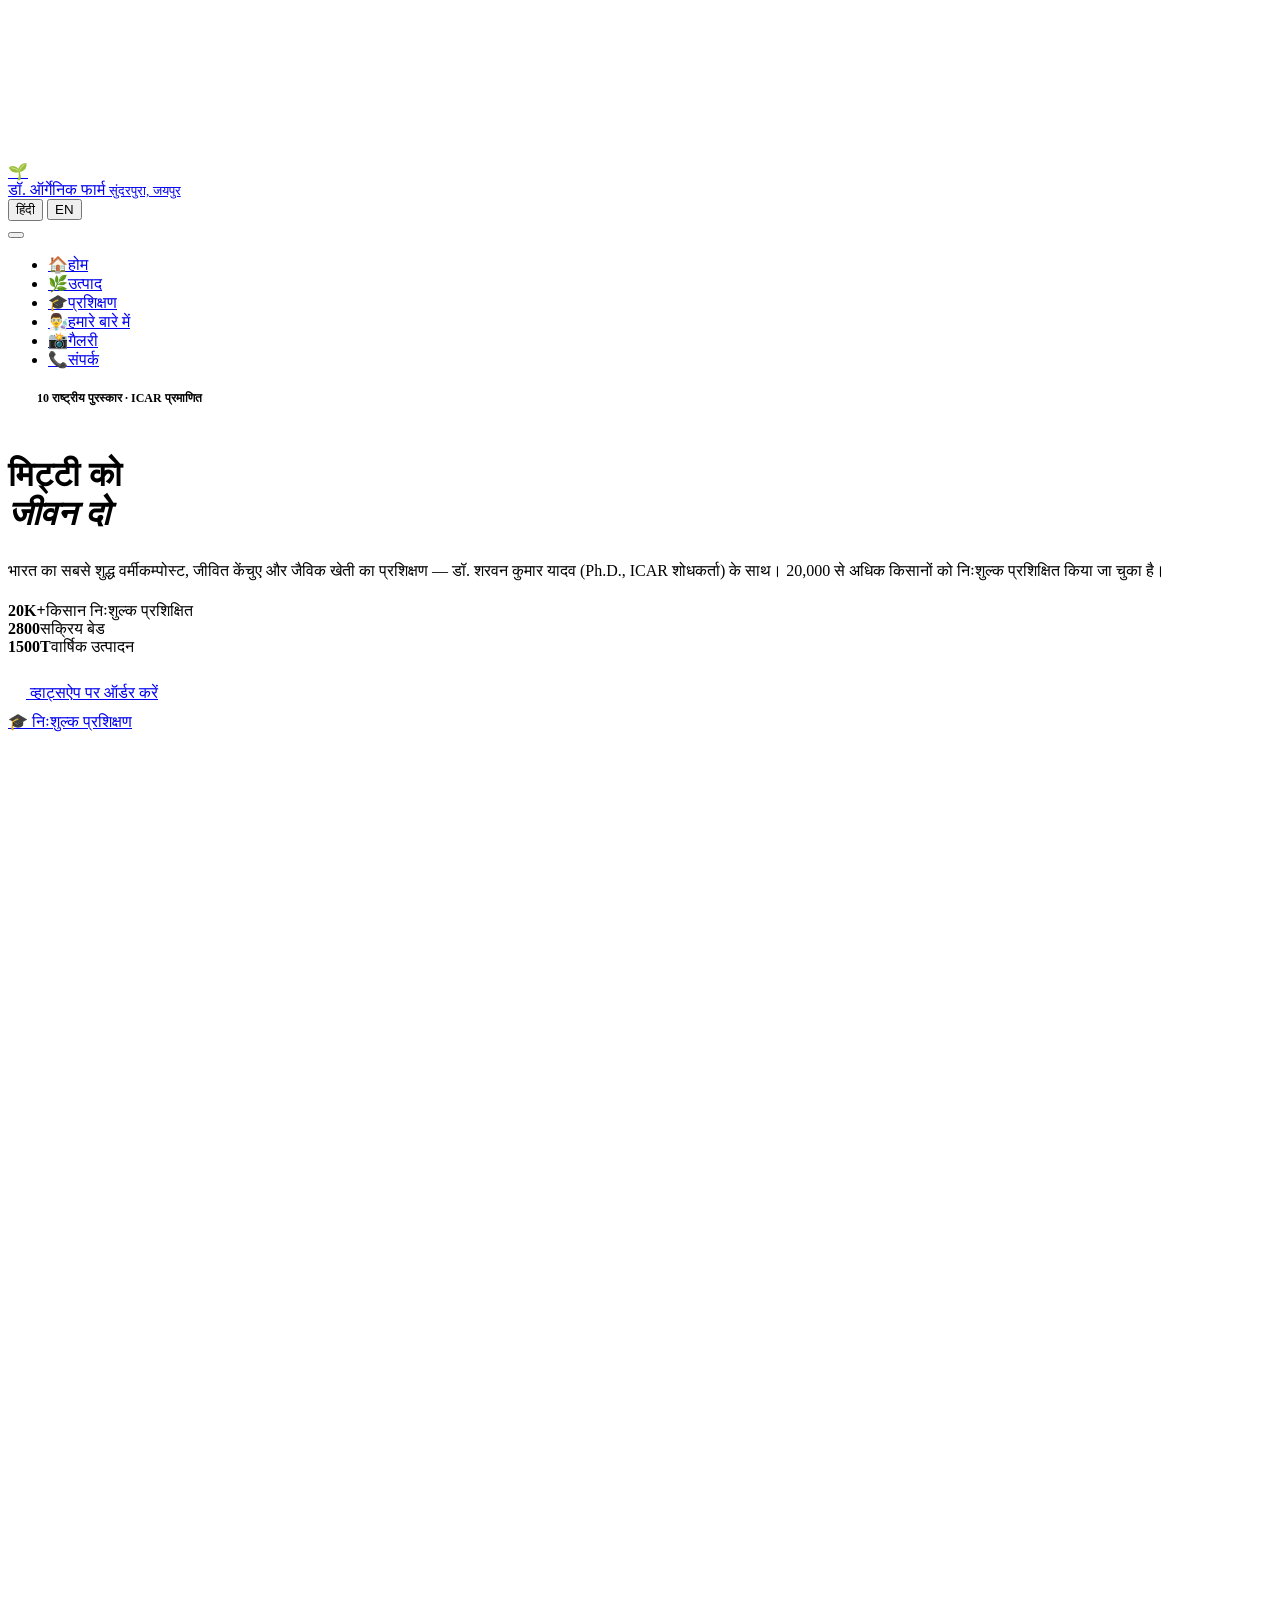
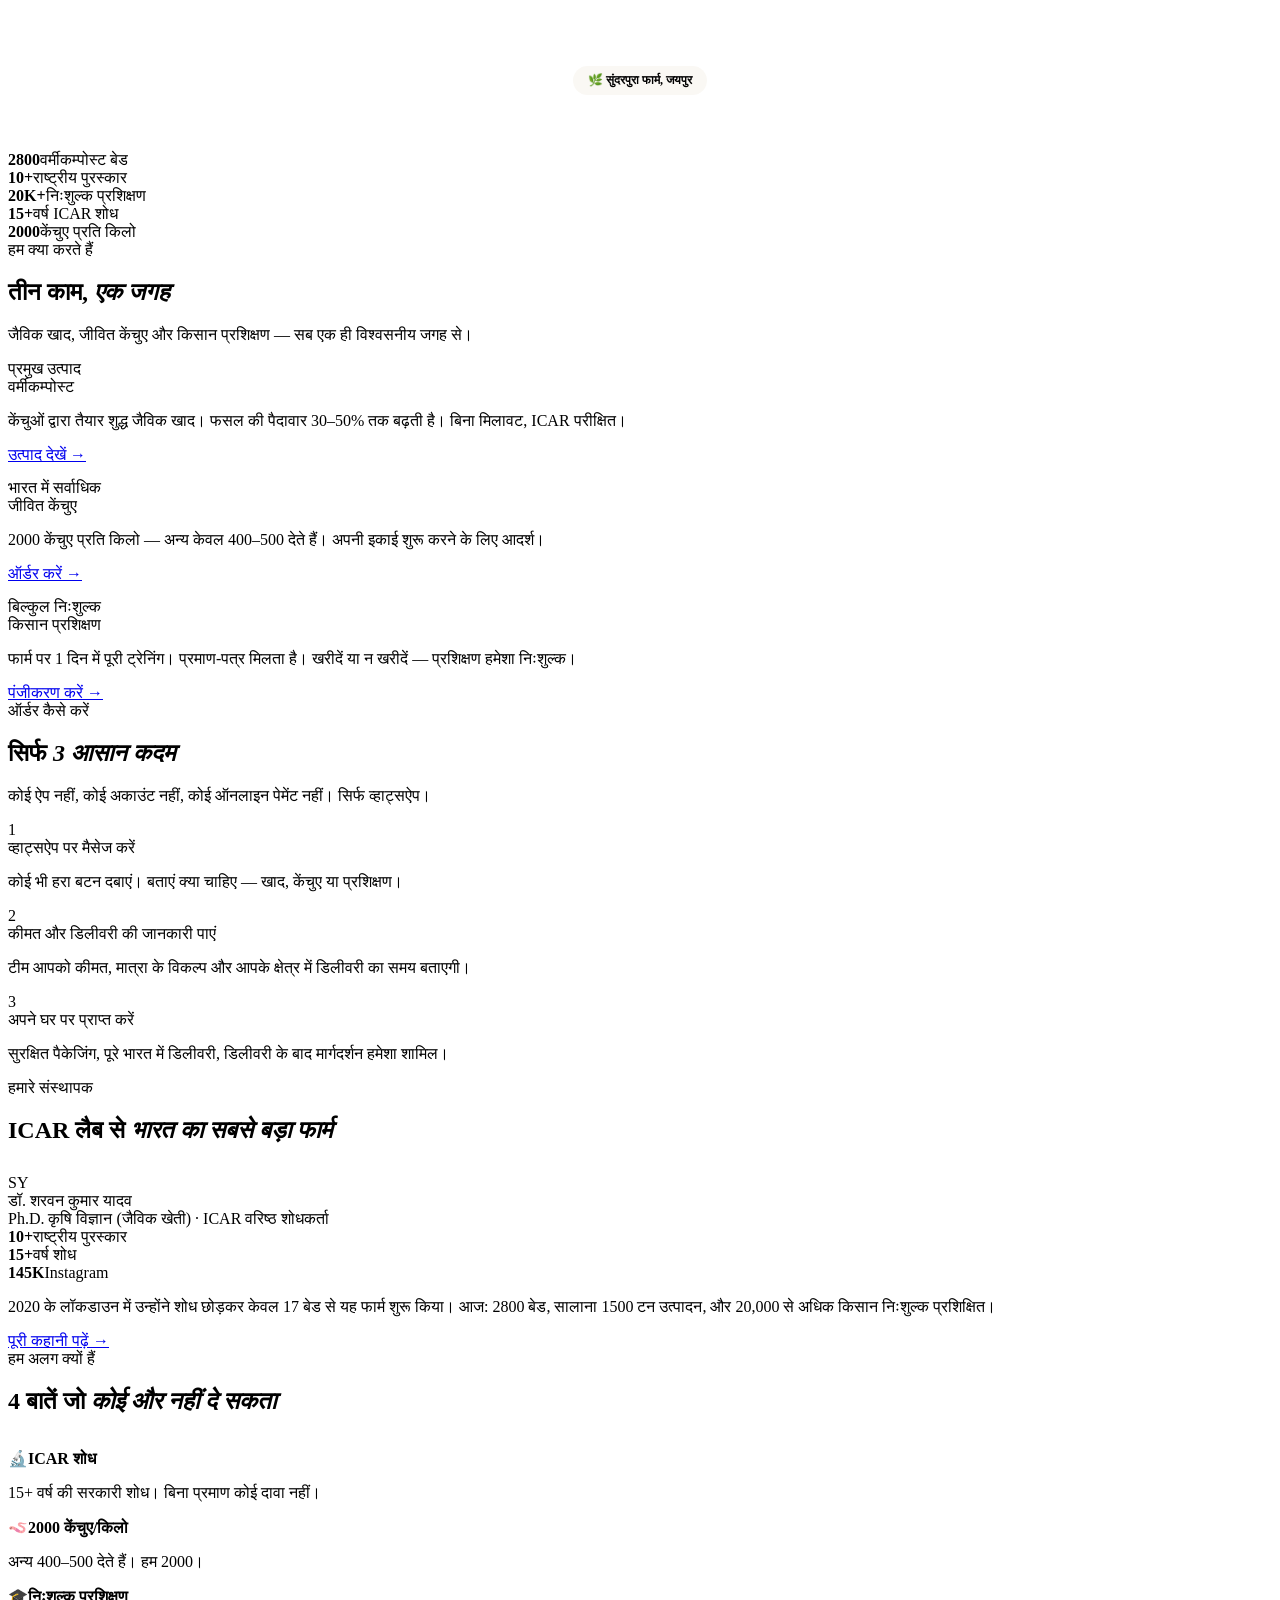
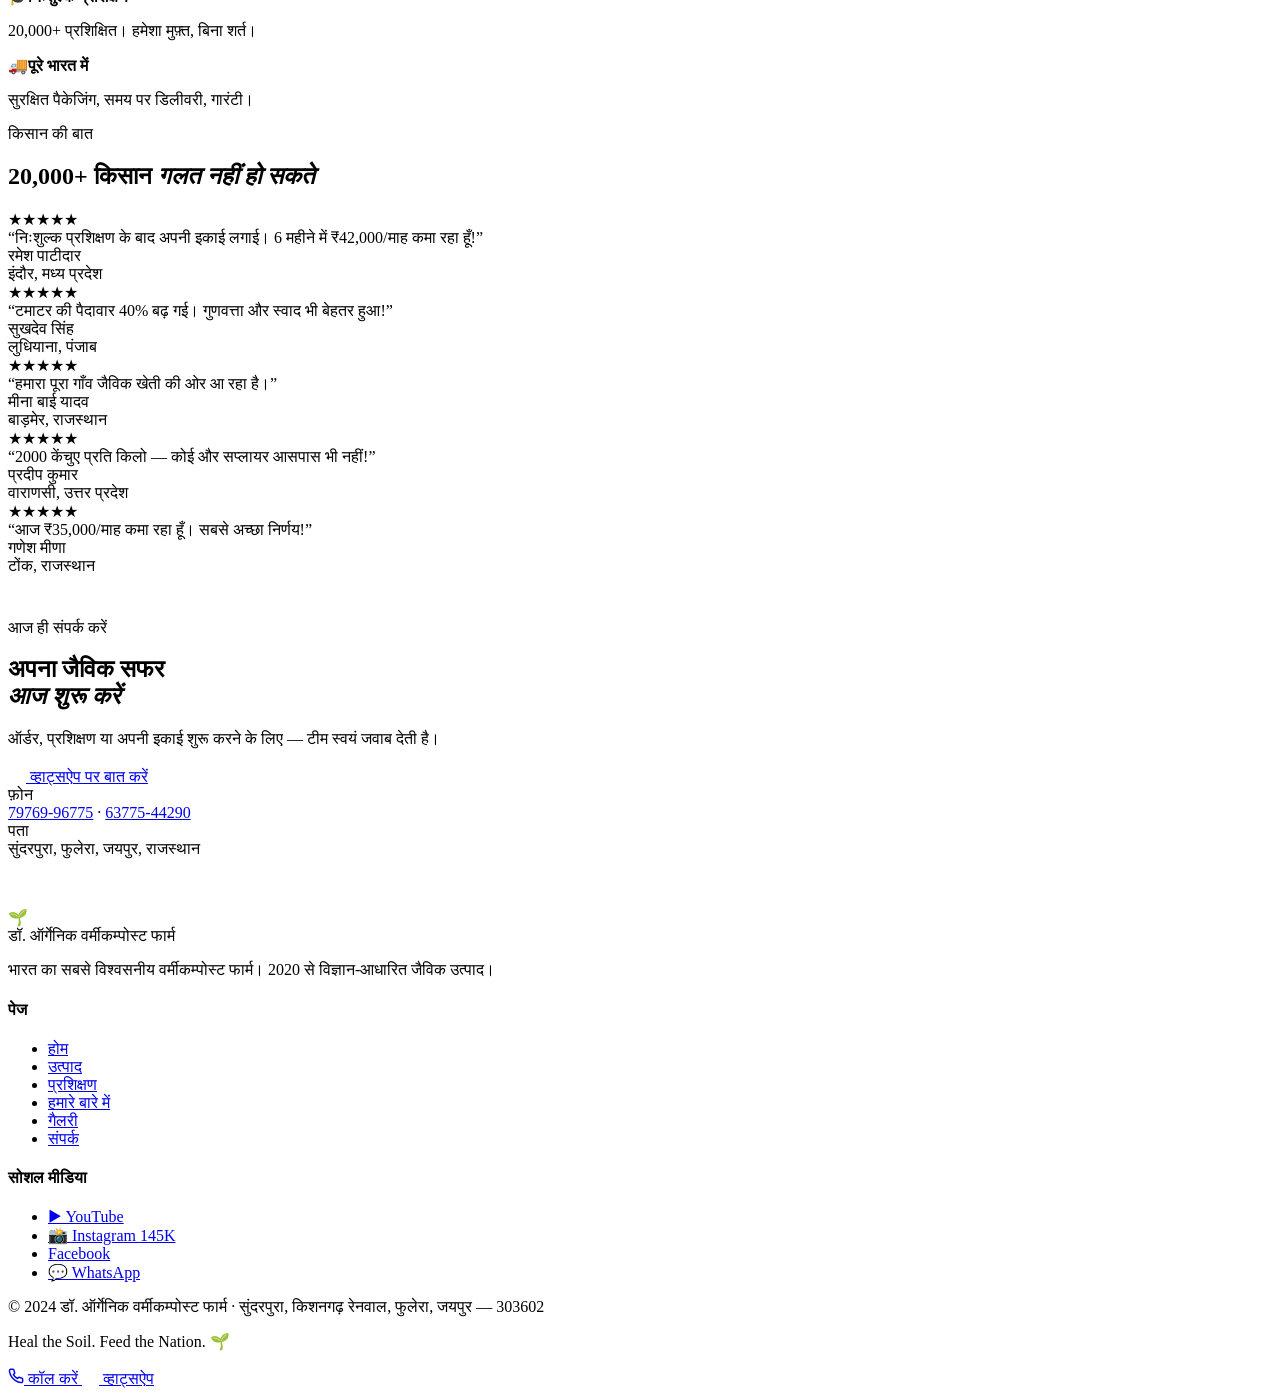
==== index.html @ 11f88877 "Add files via upload" ====
<!DOCTYPE html>
<html lang="hi">
<head>
<meta charset="UTF-8">
<meta name="viewport" content="width=device-width, initial-scale=1.0, viewport-fit=cover">
<title data-en="Dr. Organic Vermicompost Farm | Dr. Sharvan Kumar Yadav">डॉ. ऑर्गेनिक वर्मीकम्पोस्ट फार्म | डॉ. शरवन कुमार यादव</title>
<meta name="description" content="भारत का सबसे विश्वसनीय वर्मीकम्पोस्ट फार्म। शुद्ध जैविक खाद, जीवित केंचुए और निःशुल्क किसान प्रशिक्षण।">
<meta name="theme-color" content="#faf8f4">
<link rel="preconnect" href="https://fonts.googleapis.com">
<link rel="preconnect" href="https://fonts.gstatic.com" crossorigin>
<link href="https://fonts.googleapis.com/css2?family=Nunito:wght@400;600;700;800&family=Lora:ital,wght@0,600;1,500&family=Noto+Sans+Devanagari:wght@400;500;600;700&display=swap" rel="stylesheet">
<link rel="stylesheet" href="css/style.css">
</head>
<body>
<svg class="symbols" xmlns="http://www.w3.org/2000/svg"><symbol id="wa-ic" viewBox="0 0 24 24"><path d="M17.472 14.382c-.297-.149-1.758-.867-2.03-.967-.273-.099-.471-.148-.67.15-.197.297-.767.966-.94 1.164-.173.199-.347.223-.644.075-.297-.15-1.255-.463-2.39-1.475-.883-.788-1.48-1.761-1.653-2.059-.173-.297-.018-.458.13-.606.134-.133.298-.347.446-.52.149-.174.198-.298.298-.497.099-.198.05-.371-.025-.52-.075-.149-.669-1.612-.916-2.207-.242-.579-.487-.5-.669-.51-.173-.008-.371-.01-.57-.01-.198 0-.52.074-.792.372-.272.297-1.04 1.016-1.04 2.479 0 1.462 1.065 2.875 1.213 3.074.149.198 2.096 3.2 5.077 4.487.709.306 1.262.489 1.694.625.712.227 1.36.195 1.871.118.571-.085 1.758-.719 2.006-1.413.248-.694.248-1.289.173-1.413-.074-.124-.272-.198-.57-.347m-5.421 7.403h-.004a9.87 9.87 0 01-5.031-1.378l-.361-.214-3.741.982.998-3.648-.235-.374a9.86 9.86 0 01-1.51-5.26c.001-5.45 4.436-9.884 9.888-9.884 2.64 0 5.122 1.03 6.988 2.898a9.825 9.825 0 012.893 6.994c-.003 5.45-4.437 9.884-9.885 9.884m8.413-18.297A11.815 11.815 0 0012.05 0C5.495 0 .16 5.335.157 11.892c0 2.096.547 4.142 1.588 5.945L.057 24l6.305-1.654a11.882 11.882 0 005.683 1.448h.005c6.554 0 11.89-5.335 11.893-11.893a11.821 11.821 0 00-3.48-8.413z"/></symbol></svg>
<nav class="nav" id="nav">
  <a class="nav-brand" href="index.html">
    <div class="nav-icon">🌱</div>
    <div class="nav-name">
      <span data-en="Dr. Organic Farm">डॉ. ऑर्गेनिक फार्म</span>
      <small data-en="Sundarpura, Jaipur">सुंदरपुरा, जयपुर</small>
    </div>
  </a>
  <div class="nav-right">
    <div class="lang-switch" role="group" aria-label="भाषा / Language">
      <button class="lang-btn active" id="bHi" onclick="setLang('hi')">हिंदी</button>
      <button class="lang-btn" id="bEn" onclick="setLang('en')">EN</button>
    </div>
    <button class="menu-btn" id="menuBtn" onclick="toggleMenu()" aria-label="Menu">
      <span></span><span></span><span></span>
    </button>
  </div>
</nav>
<div class="scrim" id="scrim" onclick="toggleMenu()"></div>
<div class="drawer" id="drawer">
  <ul>
    <li><a href="index.html" id="lnk-home"><span class="dic">🏠</span><span data-en="Home">होम</span></a></li>
    <li><a href="products.html" id="lnk-products"><span class="dic">🌿</span><span data-en="Products">उत्पाद</span></a></li>
    <li><a href="training.html" id="lnk-training"><span class="dic">🎓</span><span data-en="Training">प्रशिक्षण</span></a></li>
    <li><a href="about.html" id="lnk-about"><span class="dic">👨‍🔬</span><span data-en="About Us">हमारे बारे में</span></a></li>
    <li><a href="gallery.html" id="lnk-gallery"><span class="dic">📸</span><span data-en="Gallery">गैलरी</span></a></li>
    <li><a href="contact.html" id="lnk-contact"><span class="dic">📞</span><span data-en="Contact">संपर्क</span></a></li>
  </ul>
</div>
<!-- ══ HERO ══ -->
<section class="phero" id="hero" style="padding-bottom:44px">
  <div style="display:inline-flex;align-items:center;gap:8px;background:var(--sage-soft);color:var(--sage-deep);border:1px solid var(--sage-mid);padding:6px 14px;border-radius:100px;font-size:12px;font-weight:700;margin-bottom:16px" class="rv">
    <span style="width:7px;height:7px;background:var(--sage);border-radius:50%;display:inline-block"></span>
    <span data-en="10 National Awards · ICAR Certified">10 राष्ट्रीय पुरस्कार · ICAR प्रमाणित</span>
  </div>
  <h1 class="phero-h hd rv" style="font-size:34px">
    <span data-en="Giving life back">मिट्टी को</span><br>
    <em data-en="to the soil">जीवन दो</em>
  </h1>
  <p class="phero-sub rv" style="margin-bottom:22px" data-en="India's purest vermicompost, live earthworms, and organic farming training — by Dr. Sharvan Kumar Yadav, Ph.D. Agronomy, ICAR researcher. Over 20,000 farmers trained, completely free.">भारत का सबसे शुद्ध वर्मीकम्पोस्ट, जीवित केंचुए और जैविक खेती का प्रशिक्षण — डॉ. शरवन कुमार यादव (Ph.D., ICAR शोधकर्ता) के साथ। 20,000 से अधिक किसानों को निःशुल्क प्रशिक्षित किया जा चुका है।</p>

  <div class="stats rv" style="margin-bottom:24px">
    <div class="stat"><b>20K+</b><span data-en="Farmers trained free">किसान निःशुल्क प्रशिक्षित</span></div>
    <div class="stat"><b>2800</b><span data-en="Active beds">सक्रिय बेड</span></div>
    <div class="stat"><b>1500T</b><span data-en="Annual production">वार्षिक उत्पादन</span></div>
  </div>

  <div class="rv" style="display:flex;flex-direction:column;gap:10px">
    <a class="b-wa" href="https://wa.me/916377544290?text=नमस्ते डॉ. शरवन जी, उत्पादों के बारे में जानकारी चाहिए।" target="_blank" rel="noopener">
      <svg class="ic-svg" style="width:18px;height:18px;fill:#fff" viewBox="0 0 24 24"><use href="#wa-ic"/></svg>
      <span data-en="Order on WhatsApp">व्हाट्सऐप पर ऑर्डर करें</span>
    </a>
    <a class="b-line" href="training.html">🎓 <span data-en="Free Training">निःशुल्क प्रशिक्षण</span></a>
  </div>

  <div class="rv" style="margin-top:28px;border-radius:22px 22px 22px 6px;overflow:hidden;position:relative;aspect-ratio:4/3;background:linear-gradient(150deg,var(--sage-soft),var(--sage-mid))">
    <img src="https://images.unsplash.com/photo-1625246333195-78d9c38ad449?w=800&q=78" alt="जैविक खेती" loading="eager" style="width:100%;height:100%;object-fit:cover" onerror="this.style.display='none'">
    <div style="position:absolute;bottom:12px;left:50%;transform:translateX(-50%);background:rgba(250,248,244,.94);backdrop-filter:blur(10px);border-radius:100px;padding:7px 15px;white-space:nowrap;font-size:12px;font-weight:700;border:1px solid var(--sand-dark)">🌿 <span data-en="Sundarpura Farm, Jaipur">सुंदरपुरा फार्म, जयपुर</span></div>
  </div>
</section>

<!-- ══ TRUST ══ -->
<div class="trust">
  <div class="trust-row">
    <div class="t-item"><b>2800</b><span data-en="Vermicompost beds">वर्मीकम्पोस्ट बेड</span></div>
    <div class="t-item"><b>10+</b><span data-en="National awards">राष्ट्रीय पुरस्कार</span></div>
    <div class="t-item"><b>20K+</b><span data-en="Free trainings">निःशुल्क प्रशिक्षण</span></div>
    <div class="t-item"><b>15+</b><span data-en="Yrs ICAR research">वर्ष ICAR शोध</span></div>
    <div class="t-item"><b>2000</b><span data-en="Worms per kg">केंचुए प्रति किलो</span></div>
  </div>
</div>

<!-- ══ WHAT WE DO ══ -->
<div class="band">
  <div class="band-in">
    <div class="eyebrow rv" data-en="What we do">हम क्या करते हैं</div>
    <h2 class="sec-h hd rv"><span data-en="Three services,">तीन काम,</span> <em data-en="one farm">एक जगह</em></h2>
    <p class="sec-sub rv" data-en="Organic fertilizer, live earthworms, and farmer training — all from one trusted source.">जैविक खाद, जीवित केंचुए और किसान प्रशिक्षण — सब एक ही विश्वसनीय जगह से।</p>

    <div style="display:flex;flex-direction:column;gap:15px">
      <div class="card rv">
        <img class="card-img" src="https://images.unsplash.com/photo-1582284540020-8acbe03f4924?w=600&q=72" alt="वर्मीकम्पोस्ट" loading="lazy" onerror="this.style.display='none'">
        <div class="card-body">
          <div class="tag" data-en="Flagship product">प्रमुख उत्पाद</div>
          <div class="card-name" data-en="Vermicompost">वर्मीकम्पोस्ट</div>
          <p class="card-desc" data-en="Pure organic fertilizer made by earthworms. Increases crop yield by 30–50%. Zero adulteration, ICAR tested.">केंचुओं द्वारा तैयार शुद्ध जैविक खाद। फसल की पैदावार 30–50% तक बढ़ती है। बिना मिलावट, ICAR परीक्षित।</p>
          <a class="card-link" href="products.html" data-en="View products →">उत्पाद देखें →</a>
        </div>
      </div>
      <div class="card flip rv">
        <img class="card-img" src="https://images.unsplash.com/photo-1464226184884-fa280b87c399?w=600&q=72" alt="जीवित केंचुए" loading="lazy" onerror="this.style.display='none'">
        <div class="card-body">
          <div class="tag" data-en="India's highest density">भारत में सर्वाधिक</div>
          <div class="card-name" data-en="Live Earthworms">जीवित केंचुए</div>
          <p class="card-desc" data-en="2000 Eisenia fetida worms per kg — others give just 400–500. Perfect for starting your own unit.">2000 केंचुए प्रति किलो — अन्य केवल 400–500 देते हैं। अपनी इकाई शुरू करने के लिए आदर्श।</p>
          <a class="card-link" href="products.html" data-en="Order now →">ऑर्डर करें →</a>
        </div>
      </div>
      <div class="card rv">
        <img class="card-img" src="https://images.unsplash.com/photo-1530836369250-ef72a3f5cda8?w=600&q=72" alt="किसान प्रशिक्षण" loading="lazy" onerror="this.style.display='none'">
        <div class="card-body">
          <div class="tag" data-en="Completely free">बिल्कुल निःशुल्क</div>
          <div class="card-name" data-en="Farmer Training">किसान प्रशिक्षण</div>
          <p class="card-desc" data-en="Full one-day training at the farm. Certificate provided. Buy or not — training is always free.">फार्म पर 1 दिन में पूरी ट्रेनिंग। प्रमाण-पत्र मिलता है। खरीदें या न खरीदें — प्रशिक्षण हमेशा निःशुल्क।</p>
          <a class="card-link" href="training.html" data-en="Register →">पंजीकरण करें →</a>
        </div>
      </div>
    </div>
  </div>
</div>

<!-- ══ HOW TO ORDER ══ -->
<section class="sec">
  <div class="eyebrow rv" data-en="How to order">ऑर्डर कैसे करें</div>
  <h2 class="sec-h hd rv"><span data-en="Just">सिर्फ</span> <em data-en="3 easy steps">3 आसान कदम</em></h2>
  <p class="sec-sub rv" data-en="No app, no account, no online payment. Just WhatsApp.">कोई ऐप नहीं, कोई अकाउंट नहीं, कोई ऑनलाइन पेमेंट नहीं। सिर्फ व्हाट्सऐप।</p>
  <div class="steps">
    <div class="step rv">
      <div class="step-n">1</div>
      <div class="step-body">
        <div class="step-t" data-en="Message on WhatsApp">व्हाट्सऐप पर मैसेज करें</div>
        <p class="step-d" data-en="Tap any green button. Tell us what you need — compost, earthworms, or training.">कोई भी हरा बटन दबाएं। बताएं क्या चाहिए — खाद, केंचुए या प्रशिक्षण।</p>
      </div>
    </div>
    <div class="step rv">
      <div class="step-n">2</div>
      <div class="step-body">
        <div class="step-t" data-en="Get price &amp; delivery details">कीमत और डिलीवरी की जानकारी पाएं</div>
        <p class="step-d" data-en="The team replies with price, quantity options, and delivery time for your location.">टीम आपको कीमत, मात्रा के विकल्प और आपके क्षेत्र में डिलीवरी का समय बताएगी।</p>
      </div>
    </div>
    <div class="step rv">
      <div class="step-n">3</div>
      <div class="step-body">
        <div class="step-t" data-en="Receive at your doorstep">अपने घर पर प्राप्त करें</div>
        <p class="step-d" data-en="Safe packaging, PAN India delivery, post-delivery guidance always included.">सुरक्षित पैकेजिंग, पूरे भारत में डिलीवरी, डिलीवरी के बाद मार्गदर्शन हमेशा शामिल।</p>
      </div>
    </div>
  </div>
</section>

<!-- ══ FOUNDER PREVIEW ══ -->
<div class="band">
  <div class="band-in">
    <div class="eyebrow rv" data-en="Our founder">हमारे संस्थापक</div>
    <h2 class="sec-h hd rv"><span data-en="From ICAR lab to">ICAR लैब से</span> <em data-en="India's largest unit">भारत का सबसे बड़ा फार्म</em></h2>
    <div style="height:10px"></div>
    <div class="fcard rv">
      <div class="favatar">SY</div>
      <div class="fname" data-en="Dr. Sharvan Kumar Yadav">डॉ. शरवन कुमार यादव</div>
      <div class="ftitle" data-en="Ph.D. Agronomy (Organic Farming) · ICAR Senior Research Fellow">Ph.D. कृषि विज्ञान (जैविक खेती) · ICAR वरिष्ठ शोधकर्ता</div>
      <div class="fbadges">
        <div class="fb"><b>10+</b><span data-en="National awards">राष्ट्रीय पुरस्कार</span></div>
        <div class="fb"><b>15+</b><span data-en="Yrs research">वर्ष शोध</span></div>
        <div class="fb"><b>145K</b><span>Instagram</span></div>
      </div>
    </div>
    <p class="fpara rv" data-en="During the 2020 lockdown, he left research and started this farm with just 17 beds. Today: 2800 beds, 1500 tonnes a year, and over 20,000 farmers trained free.">2020 के लॉकडाउन में उन्होंने शोध छोड़कर केवल 17 बेड से यह फार्म शुरू किया। आज: 2800 बेड, सालाना 1500 टन उत्पादन, और 20,000 से अधिक किसान निःशुल्क प्रशिक्षित।</p>
    <a class="b-sage rv" href="about.html"><span data-en="Read the full story →">पूरी कहानी पढ़ें →</span></a>
  </div>
</div>

<!-- ══ WHY US ══ -->
<section class="sec">
  <div class="eyebrow rv" data-en="Why choose us">हम अलग क्यों हैं</div>
  <h2 class="sec-h hd rv"><span data-en="4 things no one">4 बातें जो</span> <em data-en="else can match">कोई और नहीं दे सकता</em></h2>
  <div style="height:14px"></div>
  <div class="why">
    <div class="why-i rv"><span class="wic">🔬</span><b data-en="ICAR Research">ICAR शोध</b><p data-en="15+ years of government-backed research. No claim without proof.">15+ वर्ष की सरकारी शोध। बिना प्रमाण कोई दावा नहीं।</p></div>
    <div class="why-i rv"><span class="wic">🪱</span><b data-en="2000 Worms/kg">2000 केंचुए/किलो</b><p data-en="Competitors give 400–500. We give 2000.">अन्य 400–500 देते हैं। हम 2000।</p></div>
    <div class="why-i rv"><span class="wic">🎓</span><b data-en="Free Training">निःशुल्क प्रशिक्षण</b><p data-en="20,000+ trained. Always free, no conditions.">20,000+ प्रशिक्षित। हमेशा मुफ़्त, बिना शर्त।</p></div>
    <div class="why-i rv"><span class="wic">🚚</span><b data-en="PAN India">पूरे भारत में</b><p data-en="Safe packaging, on-time delivery, guaranteed.">सुरक्षित पैकेजिंग, समय पर डिलीवरी, गारंटी।</p></div>
  </div>
</section>

<!-- ══ TESTIMONIALS ══ -->
<div class="band">
  <div class="band-in">
    <div class="eyebrow rv" data-en="Farmers speak">किसान की बात</div>
    <h2 class="sec-h hd rv"><span data-en="20,000+ farmers">20,000+ किसान</span> <em data-en="can't be wrong">गलत नहीं हो सकते</em></h2>
    <div class="tst-wrap">
      <div class="tst-track" id="tstTrack">
        <div class="tst"><div class="tst-s">★★★★★</div><div class="tst-t" data-en="&ldquo;After the free training I set up my own unit. Within 6 months I'm earning ₹42,000 a month!&rdquo;">&ldquo;निःशुल्क प्रशिक्षण के बाद अपनी इकाई लगाई। 6 महीने में ₹42,000/माह कमा रहा हूँ!&rdquo;</div><div class="tst-a">रमेश पाटीदार</div><div class="tst-p" data-en="Indore, Madhya Pradesh">इंदौर, मध्य प्रदेश</div></div>
        <div class="tst"><div class="tst-s">★★★★★</div><div class="tst-t" data-en="&ldquo;My tomato yield increased 40%. Quality and flavour improved too!&rdquo;">&ldquo;टमाटर की पैदावार 40% बढ़ गई। गुणवत्ता और स्वाद भी बेहतर हुआ!&rdquo;</div><div class="tst-a">सुखदेव सिंह</div><div class="tst-p" data-en="Ludhiana, Punjab">लुधियाना, पंजाब</div></div>
        <div class="tst"><div class="tst-s">★★★★★</div><div class="tst-t" data-en="&ldquo;Our whole village is shifting to organic farming.&rdquo;">&ldquo;हमारा पूरा गाँव जैविक खेती की ओर आ रहा है।&rdquo;</div><div class="tst-a">मीना बाई यादव</div><div class="tst-p" data-en="Barmer, Rajasthan">बाड़मेर, राजस्थान</div></div>
        <div class="tst"><div class="tst-s">★★★★★</div><div class="tst-t" data-en="&ldquo;2000 worms per kg — no other supplier comes close!&rdquo;">&ldquo;2000 केंचुए प्रति किलो — कोई और सप्लायर आसपास भी नहीं!&rdquo;</div><div class="tst-a">प्रदीप कुमार</div><div class="tst-p" data-en="Varanasi, Uttar Pradesh">वाराणसी, उत्तर प्रदेश</div></div>
        <div class="tst"><div class="tst-s">★★★★★</div><div class="tst-t" data-en="&ldquo;Today I earn ₹35,000 a month. Best decision ever!&rdquo;">&ldquo;आज ₹35,000/माह कमा रहा हूँ। सबसे अच्छा निर्णय!&rdquo;</div><div class="tst-a">गणेश मीणा</div><div class="tst-p" data-en="Tonk, Rajasthan">टोंक, राजस्थान</div></div>
      </div>
    </div>
  </div>
</div>

<!-- ══ CTA ══ -->
<section style="padding:44px 0 50px" id="contact-cta">
  <div class="cta rv">
    <div class="eyebrow" data-en="Get in touch today">आज ही संपर्क करें</div>
    <h2 class="cta-h"><span data-en="Start your organic">अपना जैविक सफर</span><br><em data-en="journey today">आज शुरू करें</em></h2>
    <p class="cta-sub" data-en="For orders, training, or starting your own unit — the team responds personally.">ऑर्डर, प्रशिक्षण या अपनी इकाई शुरू करने के लिए — टीम स्वयं जवाब देती है।</p>
    <a class="b-wa" href="https://wa.me/916377544290?text=नमस्ते डॉ. शरवन जी 🙏 मैं संपर्क करना चाहता हूँ।" target="_blank" rel="noopener">
      <svg class="ic-svg" style="width:18px;height:18px;fill:#fff" viewBox="0 0 24 24"><use href="#wa-ic"/></svg>
      <span data-en="Chat on WhatsApp">व्हाट्सऐप पर बात करें</span>
    </a>
    <div class="cta-info">
      <div><div class="ci-l" data-en="Phone">फ़ोन</div><div class="ci-v"><a href="tel:+917976996775">79769-96775</a> · <a href="tel:+916377544290">63775-44290</a></div></div>
      <div><div class="ci-l" data-en="Location">पता</div><div class="ci-v" data-en="Sundarpura, Phulera, Jaipur, Rajasthan">सुंदरपुरा, फुलेरा, जयपुर, राजस्थान</div></div>
    </div>
  </div>
</section>
<footer class="footer">
  <div class="f-in">
    <div class="f-logo">
      <div class="f-icon">🌱</div>
      <span class="f-name" data-en="Dr. Organic Vermicompost Farm">डॉ. ऑर्गेनिक वर्मीकम्पोस्ट फार्म</span>
    </div>
    <p class="f-desc" data-en="India's most trusted vermicompost farm. Science-backed organic inputs since 2020.">भारत का सबसे विश्वसनीय वर्मीकम्पोस्ट फार्म। 2020 से विज्ञान-आधारित जैविक उत्पाद।</p>
    <div class="f-cols">
      <div class="f-col">
        <h4 data-en="Pages">पेज</h4>
        <ul>
          <li><a href="index.html" data-en="Home">होम</a></li>
          <li><a href="products.html" data-en="Products">उत्पाद</a></li>
          <li><a href="training.html" data-en="Training">प्रशिक्षण</a></li>
          <li><a href="about.html" data-en="About">हमारे बारे में</a></li>
          <li><a href="gallery.html" data-en="Gallery">गैलरी</a></li>
          <li><a href="contact.html" data-en="Contact">संपर्क</a></li>
        </ul>
      </div>
      <div class="f-col">
        <h4 data-en="Social">सोशल मीडिया</h4>
        <ul>
          <li><a href="https://www.youtube.com/@dr.organicfarming1467" target="_blank" rel="noopener">▶ YouTube</a></li>
          <li><a href="https://www.instagram.com/dr_sharvan_yadav/" target="_blank" rel="noopener">📸 Instagram 145K</a></li>
          <li><a href="https://www.facebook.com/p/Dr-Organic-Vermicompst-Farm-100064180596347/" target="_blank" rel="noopener">Facebook</a></li>
          <li><a href="https://wa.me/916377544290" target="_blank" rel="noopener">💬 WhatsApp</a></li>
        </ul>
      </div>
    </div>
    <div class="f-bot">
      <p class="f-copy" data-en="© 2024 Dr. Organic Vermicompost Farm · Sundarpura, Kishangarh Renwal, Phulera, Jaipur — 303602">© 2024 डॉ. ऑर्गेनिक वर्मीकम्पोस्ट फार्म · सुंदरपुरा, किशनगढ़ रेनवाल, फुलेरा, जयपुर — 303602</p>
      <p class="f-tag">Heal the Soil. Feed the Nation. 🌱</p>
    </div>
  </div>
</footer>
<div class="bbar">
  <a class="bb-call" href="tel:+916377544290">
    <svg class="ic-svg" style="width:16px;height:16px" viewBox="0 0 24 24" fill="none" stroke="currentColor" stroke-width="2.2" stroke-linecap="round" stroke-linejoin="round"><path d="M22 16.92v3a2 2 0 0 1-2.18 2 19.79 19.79 0 0 1-8.63-3.07 19.5 19.5 0 0 1-6-6 19.79 19.79 0 0 1-3.07-8.67A2 2 0 0 1 4.11 2h3a2 2 0 0 1 2 1.72 12.84 12.84 0 0 0 .7 2.81 2 2 0 0 1-.45 2.11L8.09 9.91a16 16 0 0 0 6 6l1.27-1.27a2 2 0 0 1 2.11-.45 12.84 12.84 0 0 0 2.81.7A2 2 0 0 1 22 16.92z"/></svg>
    <span data-en="Call Now">कॉल करें</span>
  </a>
  <a class="bb-wa" href="https://wa.me/916377544290?text=नमस्ते डॉ. शरवन जी 🙏" target="_blank" rel="noopener">
    <svg class="ic-svg" style="width:17px;height:17px;fill:#fff" viewBox="0 0 24 24"><use href="#wa-ic"/></svg>
    <span data-en="WhatsApp">व्हाट्सऐप</span>
  </a>
</div>
<script src="js/main.js"></script>
<script>document.getElementById("lnk-home").classList.add("now");</script></body></html>
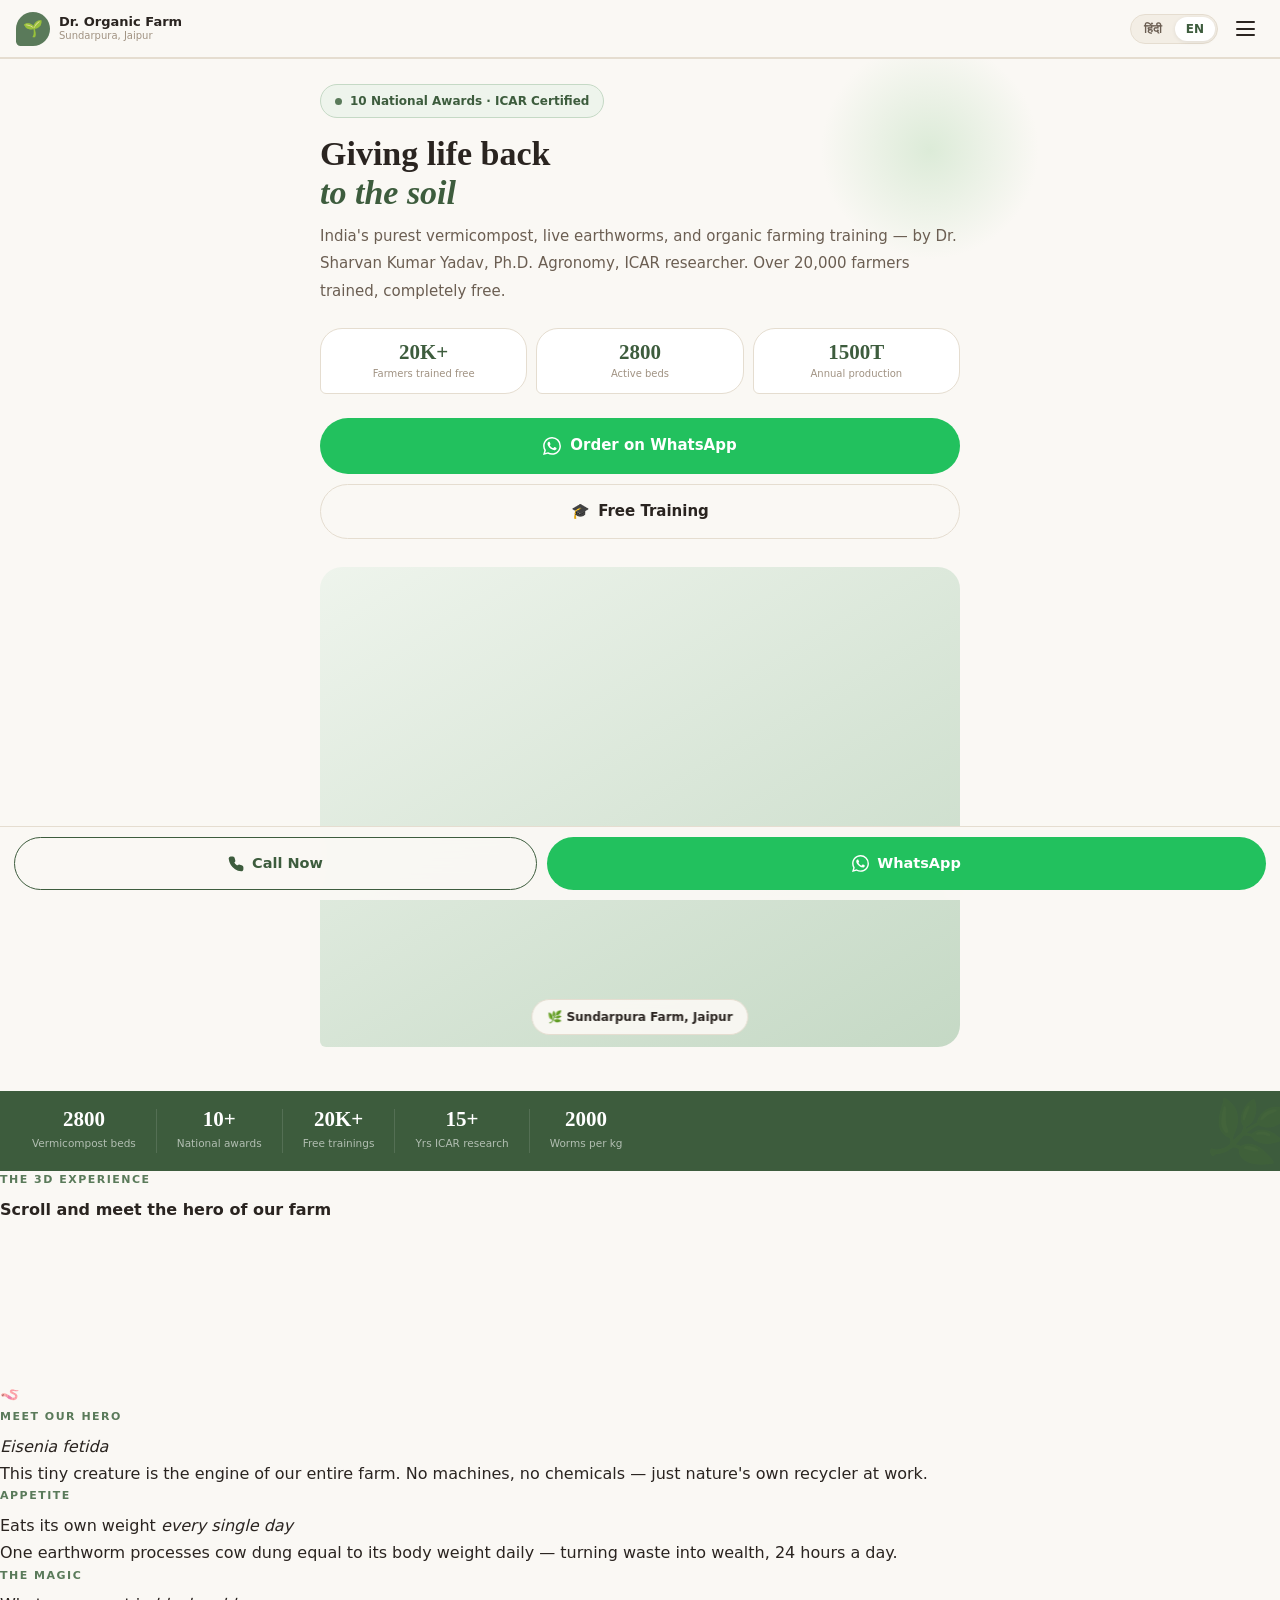
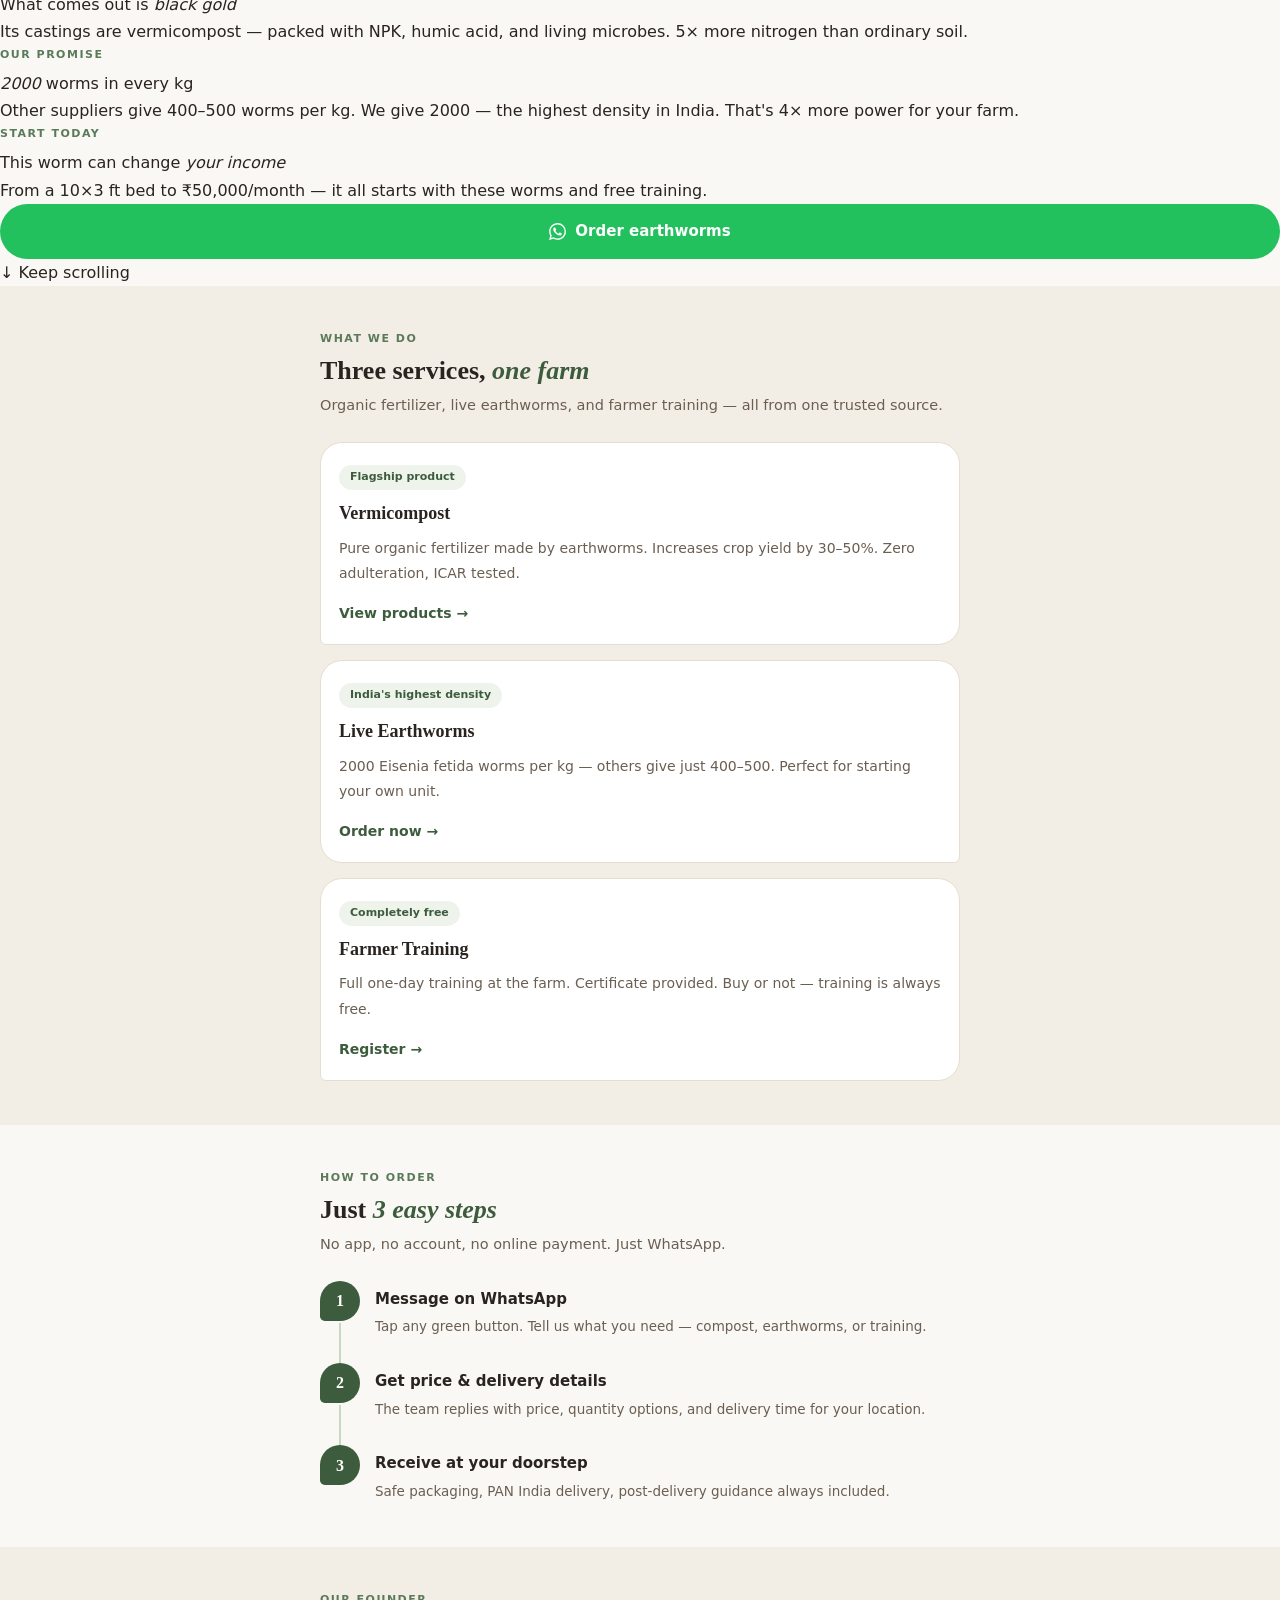
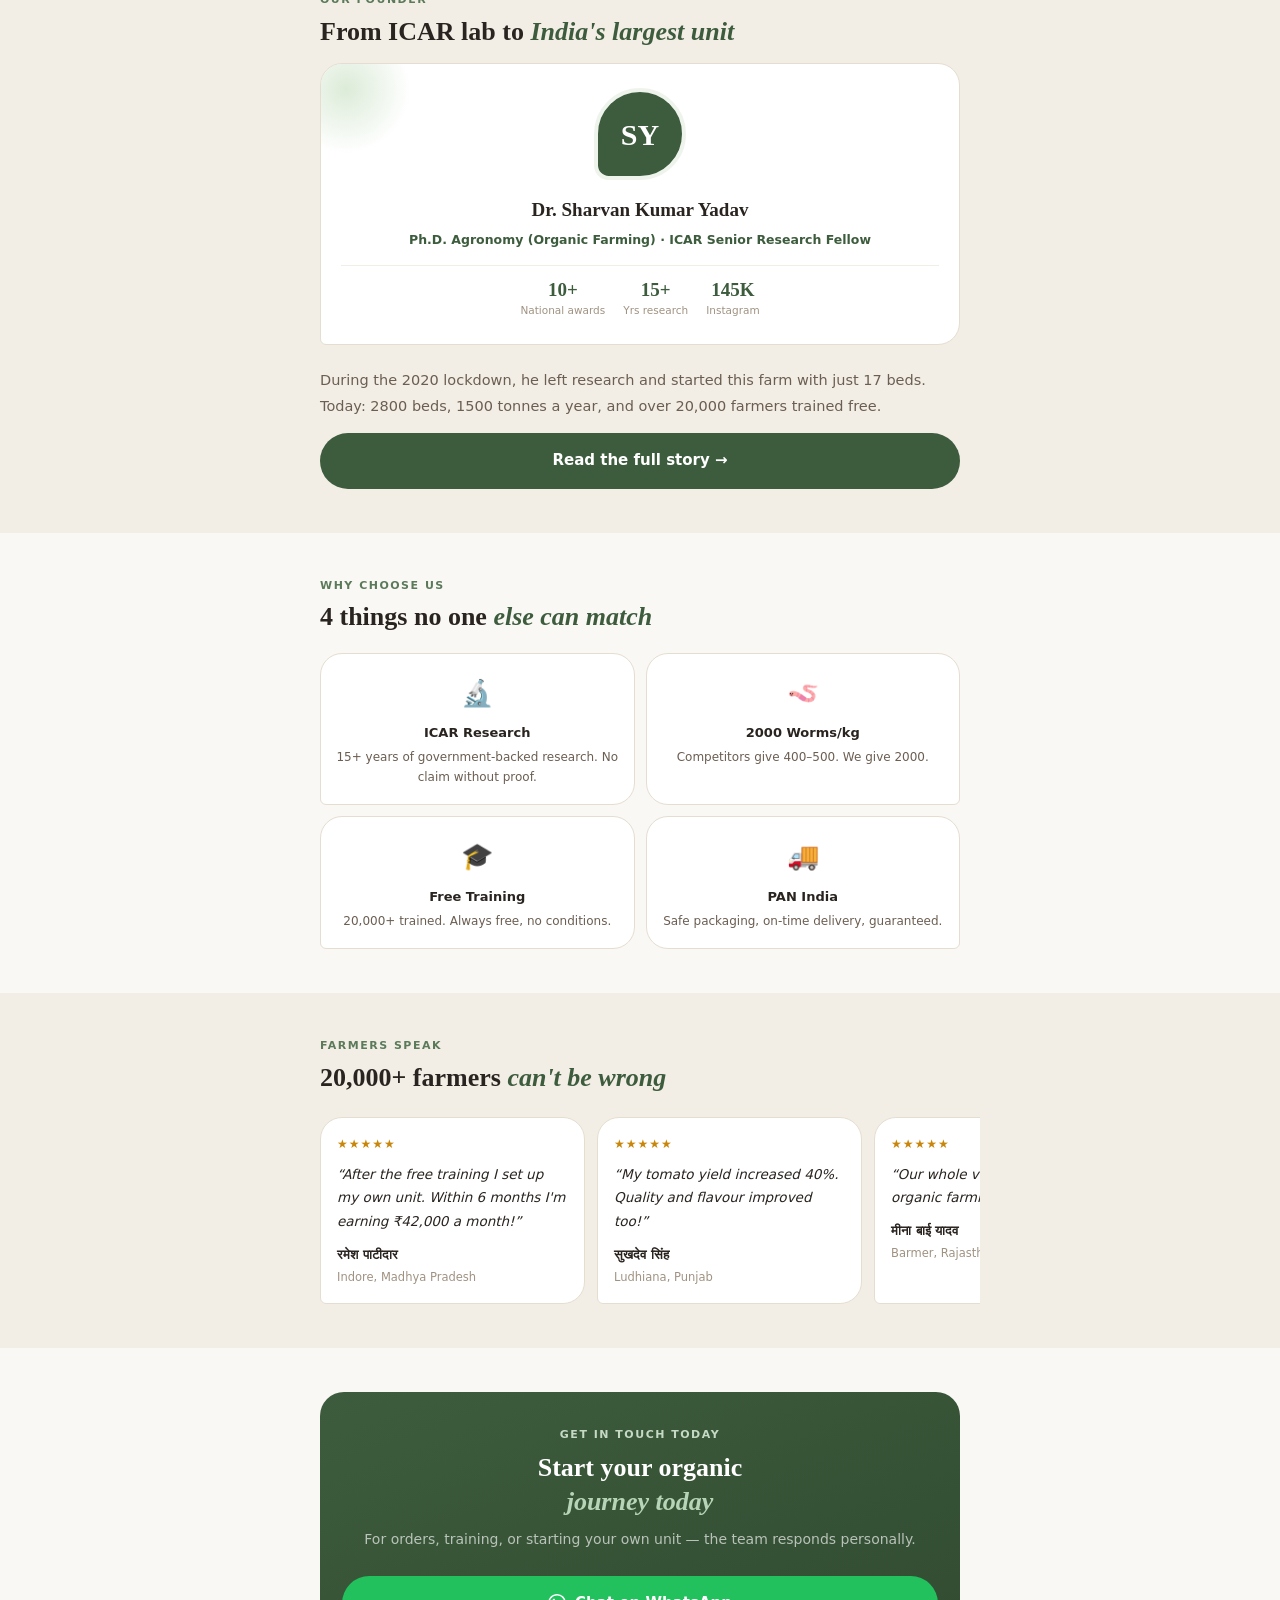
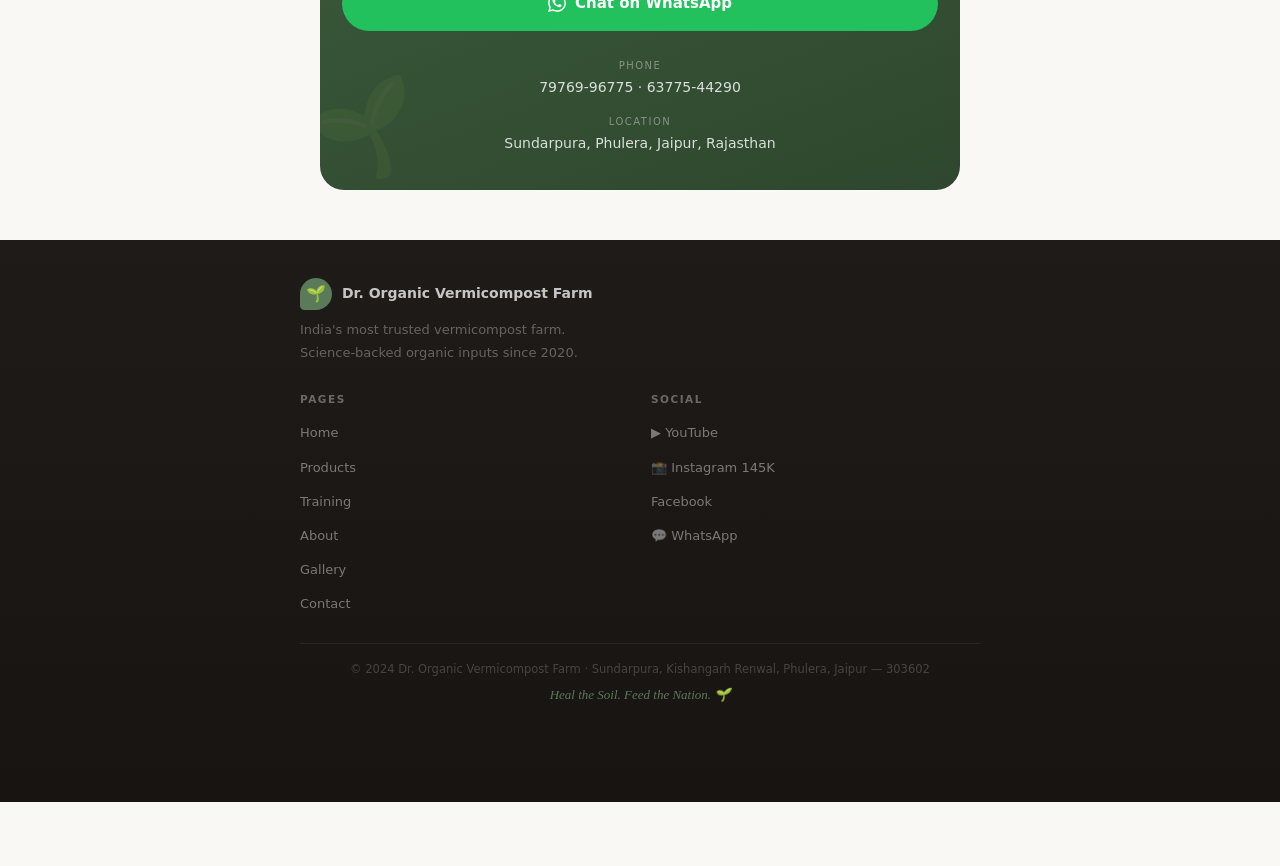
==== commit 960383de: "Add files via upload" ====
--- a/index.html
+++ b/index.html
@@ -69,7 +69,7 @@
   </div>
 
   <div class="rv" style="margin-top:28px;border-radius:22px 22px 22px 6px;overflow:hidden;position:relative;aspect-ratio:4/3;background:linear-gradient(150deg,var(--sage-soft),var(--sage-mid))">
-    <img src="https://images.unsplash.com/photo-1625246333195-78d9c38ad449?w=800&q=78" alt="जैविक खेती" loading="eager" style="width:100%;height:100%;object-fit:cover" onerror="this.style.display='none'">
+    <img src="https://images.unsplash.com/photo-1416879595882-3373a0480b5b?w=800&q=78" alt="जैविक खेती" loading="eager" style="width:100%;height:100%;object-fit:cover" onerror="this.style.display='none'">
     <div style="position:absolute;bottom:12px;left:50%;transform:translateX(-50%);background:rgba(250,248,244,.94);backdrop-filter:blur(10px);border-radius:100px;padding:7px 15px;white-space:nowrap;font-size:12px;font-weight:700;border:1px solid var(--sand-dark)">🌿 <span data-en="Sundarpura Farm, Jaipur">सुंदरपुरा फार्म, जयपुर</span></div>
   </div>
 </section>
@@ -85,6 +85,59 @@
   </div>
 </div>
 
+
+<!-- ══ 3D EARTHWORM EXPERIENCE ══ -->
+<section class="w3" id="w3">
+  <div class="w3-pin">
+    <div class="w3-title">
+      <div class="eyebrow" data-en="The 3D experience">3D अनुभव</div>
+      <b data-en="Scroll and meet the hero of our farm">स्क्रॉल करें और हमारे फार्म के हीरो से मिलें</b>
+    </div>
+    <canvas id="w3c"></canvas>
+    <div class="w3-shadow"></div>
+    <div class="w3-fb">🪱</div>
+
+    <div class="w3-stage">
+      <div class="eyebrow" data-en="Meet our hero">मिलिए हमारे हीरो से</div>
+      <div class="w3-h"><em>Eisenia fetida</em></div>
+      <p class="w3-d" data-en="This tiny creature is the engine of our entire farm. No machines, no chemicals — just nature's own recycler at work.">यह छोटा सा जीव हमारे पूरे फार्म का इंजन है। न मशीनें, न रसायन — सिर्फ प्रकृति का अपना रीसाइक्लर।</p>
+    </div>
+
+    <div class="w3-stage">
+      <div class="eyebrow" data-en="Appetite">भूख</div>
+      <div class="w3-h"><span data-en="Eats its own weight">रोज़ अपने वजन के</span> <em data-en="every single day">बराबर खाता है</em></div>
+      <p class="w3-d" data-en="One earthworm processes cow dung equal to its body weight daily — turning waste into wealth, 24 hours a day.">एक केंचुआ रोज़ाना अपने शरीर के वजन जितना गोबर खाता है — कचरे को धन में बदलता हुआ, 24 घंटे।</p>
+    </div>
+
+    <div class="w3-stage">
+      <div class="eyebrow" data-en="The magic">जादू</div>
+      <div class="w3-h"><span data-en="What comes out is">जो निकलता है वो है</span> <em data-en="black gold">काला सोना</em></div>
+      <p class="w3-d" data-en="Its castings are vermicompost — packed with NPK, humic acid, and living microbes. 5× more nitrogen than ordinary soil.">इसकी कास्टिंग ही वर्मीकम्पोस्ट है — NPK, ह्यूमिक एसिड और जीवित सूक्ष्मजीवों से भरपूर। साधारण मिट्टी से 5 गुना अधिक नाइट्रोजन।</p>
+    </div>
+
+    <div class="w3-stage">
+      <div class="eyebrow" data-en="Our promise">हमारा वादा</div>
+      <div class="w3-h"><em>2000</em> <span data-en="worms in every kg">केंचुए हर किलो में</span></div>
+      <p class="w3-d" data-en="Other suppliers give 400–500 worms per kg. We give 2000 — the highest density in India. That's 4× more power for your farm.">अन्य आपूर्तिकर्ता 400–500 केंचुए प्रति किलो देते हैं। हम 2000 — भारत में सर्वाधिक। यानी आपके खेत के लिए 4 गुना ताकत।</p>
+    </div>
+
+    <div class="w3-stage">
+      <div class="eyebrow" data-en="Start today">आज ही शुरू करें</div>
+      <div class="w3-h"><span data-en="This worm can change">यह केंचुआ बदल सकता है</span> <em data-en="your income">आपकी आमदनी</em></div>
+      <p class="w3-d" data-en="From a 10×3 ft bed to ₹50,000/month — it all starts with these worms and free training.">10×3 फीट के बेड से ₹50,000/माह तक — सब कुछ इन्हीं केंचुओं और निःशुल्क प्रशिक्षण से शुरू होता है।</p>
+      <a class="b-wa" href="https://wa.me/916377544290?text=नमस्ते डॉ. शरवन जी, केंचुए खरीदने हैं।" target="_blank" rel="noopener">
+        <svg class="ic-svg" style="width:17px;height:17px;fill:#fff" viewBox="0 0 24 24"><use href="#wa-ic"/></svg>
+        <span data-en="Order earthworms">केंचुए ऑर्डर करें</span>
+      </a>
+    </div>
+
+    <div class="w3-dots">
+      <span class="w3-dot"></span><span class="w3-dot"></span><span class="w3-dot"></span><span class="w3-dot"></span><span class="w3-dot"></span>
+    </div>
+    <div class="w3-hint" data-en="↓ Keep scrolling">↓ स्क्रॉल करते रहें</div>
+  </div>
+</section>
+
 <!-- ══ WHAT WE DO ══ -->
 <div class="band">
   <div class="band-in">
@@ -94,7 +147,7 @@
 
     <div style="display:flex;flex-direction:column;gap:15px">
       <div class="card rv">
-        <img class="card-img" src="https://images.unsplash.com/photo-1582284540020-8acbe03f4924?w=600&q=72" alt="वर्मीकम्पोस्ट" loading="lazy" onerror="this.style.display='none'">
+        <img class="card-img" src="https://commons.wikimedia.org/wiki/Special:FilePath/Harvesting%20vermicompost.JPG?width=800" alt="वर्मीकम्पोस्ट" loading="lazy" onerror="this.style.display='none'">
         <div class="card-body">
           <div class="tag" data-en="Flagship product">प्रमुख उत्पाद</div>
           <div class="card-name" data-en="Vermicompost">वर्मीकम्पोस्ट</div>
@@ -103,7 +156,7 @@
         </div>
       </div>
       <div class="card flip rv">
-        <img class="card-img" src="https://images.unsplash.com/photo-1464226184884-fa280b87c399?w=600&q=72" alt="जीवित केंचुए" loading="lazy" onerror="this.style.display='none'">
+        <img class="card-img" src="https://commons.wikimedia.org/wiki/Special:FilePath/Compost%20with%20worms.jpg?width=800" alt="जीवित केंचुए" loading="lazy" onerror="this.style.display='none'">
         <div class="card-body">
           <div class="tag" data-en="India's highest density">भारत में सर्वाधिक</div>
           <div class="card-name" data-en="Live Earthworms">जीवित केंचुए</div>
@@ -112,7 +165,7 @@
         </div>
       </div>
       <div class="card rv">
-        <img class="card-img" src="https://images.unsplash.com/photo-1530836369250-ef72a3f5cda8?w=600&q=72" alt="किसान प्रशिक्षण" loading="lazy" onerror="this.style.display='none'">
+        <img class="card-img" src="https://commons.wikimedia.org/wiki/Special:FilePath/Vermicompostagem.JPG?width=800" alt="किसान प्रशिक्षण" loading="lazy" onerror="this.style.display='none'">
         <div class="card-body">
           <div class="tag" data-en="Completely free">बिल्कुल निःशुल्क</div>
           <div class="card-name" data-en="Farmer Training">किसान प्रशिक्षण</div>
@@ -161,7 +214,8 @@
     <h2 class="sec-h hd rv"><span data-en="From ICAR lab to">ICAR लैब से</span> <em data-en="India's largest unit">भारत का सबसे बड़ा फार्म</em></h2>
     <div style="height:10px"></div>
     <div class="fcard rv">
-      <div class="favatar">SY</div>
+      <div class="fph"><img src="images/founder.jpg" alt="डॉ. शरवन कुमार यादव" loading="lazy" onload="this.parentElement.classList.add('has')" onerror="this.parentElement.remove()"></div>
+    <div class="favatar">SY</div>
       <div class="fname" data-en="Dr. Sharvan Kumar Yadav">डॉ. शरवन कुमार यादव</div>
       <div class="ftitle" data-en="Ph.D. Agronomy (Organic Farming) · ICAR Senior Research Fellow">Ph.D. कृषि विज्ञान (जैविक खेती) · ICAR वरिष्ठ शोधकर्ता</div>
       <div class="fbadges">
@@ -267,4 +321,6 @@
   </a>
 </div>
 <script src="js/main.js"></script>
-<script>document.getElementById("lnk-home").classList.add("now");</script></body></html>
+<script>document.getElementById("lnk-home").classList.add("now");</script><script src="https://cdnjs.cloudflare.com/ajax/libs/three.js/r128/three.min.js"></script>
+<script src="js/worm3d.js"></script>
+</body></html>
--- a/css/style.css
+++ b/css/style.css
@@ -0,0 +1,350 @@
+/* ════════════════════════════════════════════
+   DR. ORGANIC VERMICOMPOST FARM — DESIGN SYSTEM
+   Soft earthy palette · Leaf-corner signature cards
+   Mobile-first · Bilingual (हिंदी default / EN)
+   ════════════════════════════════════════════ */
+
+:root{
+  /* Palette — soft, natural, calm */
+  --sage:#5a7a5a; --sage-deep:#3d5c3d; --sage-dark:#2e472e;
+  --sage-soft:#eef4ec; --sage-mid:#c5d9c5; --sage-glow:#dcebd8;
+  --cream:#faf8f4; --white:#ffffff;
+  --sand:#f3eee5; --sand-dark:#e5ddd0;
+  --ink:#2a2420; --ink-mid:#6b5e52; --ink-light:#a09282;
+  --wa:#22c15e; --wa-dark:#1aa04e;
+  --gold:#c8860a;
+  /* Leaf-corner signature: 3 round corners + 1 sharp */
+  --leaf:22px 22px 22px 6px;
+  --leaf-flip:22px 22px 6px 22px;
+  --r:16px; --r-sm:10px; --pill:100px;
+  --fen:'Nunito',system-ui,sans-serif;
+  --fhi:'Noto Sans Devanagari',system-ui,sans-serif;
+  --sen:'Lora',Georgia,serif;
+  --ease:cubic-bezier(.4,0,.2,1);
+  --safe-b:env(safe-area-inset-bottom,0px);
+}
+
+*,*::before,*::after{box-sizing:border-box;margin:0;padding:0}
+html{scroll-behavior:smooth;-webkit-text-size-adjust:100%}
+html[lang="hi"] body{font-family:var(--fhi)}
+html[lang="en"] body{font-family:var(--fen)}
+body{
+  background:var(--cream);color:var(--ink);line-height:1.7;
+  overflow-x:hidden;-webkit-font-smoothing:antialiased;
+  padding-bottom:calc(64px + var(--safe-b));
+}
+img{display:block;width:100%;max-width:100%}
+a{color:inherit;text-decoration:none}
+button{font-family:inherit;cursor:pointer;border:none;background:none;color:inherit}
+::selection{background:var(--sage-mid);color:var(--sage-dark)}
+
+/* Display headings */
+.hd{font-weight:700;color:var(--ink)}
+html[lang="en"] .hd{font-family:var(--sen)}
+html[lang="hi"] .hd{font-family:var(--fhi)}
+.hd em{color:var(--sage-deep)}
+html[lang="en"] .hd em{font-style:italic}
+html[lang="hi"] .hd em{font-style:normal}
+
+/* Reveal animation */
+.rv{opacity:0;transform:translateY(18px);transition:opacity .55s var(--ease),transform .55s var(--ease)}
+.rv.on{opacity:1;transform:translateY(0)}
+
+/* Hidden icon symbols */
+.symbols{display:none}
+.ic-svg{width:1em;height:1em;fill:currentColor;flex-shrink:0}
+
+/* ── NAV ─────────────────────────── */
+.nav{
+  position:fixed;top:0;left:0;right:0;z-index:400;
+  display:flex;align-items:center;justify-content:space-between;
+  padding:0 16px;height:58px;
+  background:rgba(250,248,244,.95);
+  backdrop-filter:blur(16px);-webkit-backdrop-filter:blur(16px);
+  border-bottom:1px solid var(--sand-dark);transition:box-shadow .3s;
+}
+.nav.raised{box-shadow:0 2px 16px rgba(42,36,32,.08)}
+.nav-brand{display:flex;align-items:center;gap:9px;min-width:0}
+.nav-icon{width:34px;height:34px;border-radius:var(--leaf);background:var(--sage);color:#fff;display:flex;align-items:center;justify-content:center;font-size:16px;flex-shrink:0}
+.nav-name{font-size:13px;font-weight:700;line-height:1.25;white-space:nowrap}
+.nav-name small{display:block;font-size:10px;font-weight:400;color:var(--ink-light)}
+.nav-right{display:flex;align-items:center;gap:8px}
+.lang-switch{display:flex;background:var(--sand);border:1px solid var(--sand-dark);border-radius:var(--pill);padding:2px;gap:2px}
+.lang-btn{padding:5px 11px;border-radius:var(--pill);font-size:12px;font-weight:700;color:var(--ink-mid);transition:all .2s;-webkit-tap-highlight-color:transparent}
+.lang-btn.active{background:var(--white);color:var(--sage-deep);box-shadow:0 1px 4px rgba(0,0,0,.08)}
+.menu-btn{width:38px;height:38px;border-radius:10px;display:flex;flex-direction:column;align-items:center;justify-content:center;gap:4.5px;-webkit-tap-highlight-color:transparent}
+.menu-btn span{width:19px;height:2px;background:var(--ink);border-radius:2px;transition:all .28s var(--ease);display:block}
+.menu-btn.open span:nth-child(1){transform:translateY(6.5px) rotate(45deg)}
+.menu-btn.open span:nth-child(2){opacity:0}
+.menu-btn.open span:nth-child(3){transform:translateY(-6.5px) rotate(-45deg)}
+
+/* Drawer */
+.drawer{position:fixed;top:58px;left:0;right:0;z-index:390;background:rgba(250,248,244,.98);backdrop-filter:blur(16px);border-bottom:1px solid var(--sand-dark);max-height:0;overflow:hidden;transition:max-height .35s var(--ease)}
+.drawer.open{max-height:460px}
+.drawer ul{list-style:none;padding:12px 20px 20px}
+.drawer li a{display:flex;align-items:center;gap:12px;padding:12px 4px;font-size:15px;font-weight:600;border-bottom:1px solid var(--sand)}
+.drawer li:last-child a{border-bottom:none}
+.drawer li a .dic{width:34px;height:34px;border-radius:var(--leaf);background:var(--sage-soft);display:flex;align-items:center;justify-content:center;font-size:15px;flex-shrink:0}
+.drawer li a.now{color:var(--sage-deep)}
+.drawer li a.now .dic{background:var(--sage-deep);color:#fff}
+.scrim{position:fixed;inset:0;z-index:380;background:rgba(42,36,32,.25);opacity:0;pointer-events:none;transition:opacity .3s}
+.scrim.on{opacity:1;pointer-events:auto}
+
+/* ── PAGE HERO (inner pages) ─────── */
+.phero{padding:84px 20px 36px;max-width:680px;margin:0 auto;position:relative}
+.phero::before{content:'';position:absolute;top:40px;right:-60px;width:220px;height:220px;border-radius:50%;background:radial-gradient(circle,var(--sage-glow),transparent 70%);pointer-events:none}
+.crumb{font-size:12px;color:var(--ink-light);margin-bottom:14px}
+.crumb a{color:var(--sage-deep);font-weight:600}
+.phero-h{font-size:30px;line-height:1.25;margin-bottom:10px;position:relative}
+html[lang="en"] .phero-h{font-size:33px;line-height:1.15}
+.phero-sub{font-size:15px;color:var(--ink-mid);line-height:1.85;position:relative}
+
+/* Leaf divider between sections */
+.leaf-div{display:flex;align-items:center;gap:12px;max-width:680px;margin:0 auto;padding:0 20px}
+.leaf-div::before,.leaf-div::after{content:'';flex:1;height:1px;background:var(--sand-dark)}
+.leaf-div span{color:var(--sage-mid);font-size:15px}
+
+/* ── SECTIONS ────────────────────── */
+.sec{padding:44px 20px;max-width:680px;margin:0 auto}
+.band{background:var(--sand)}
+.band-in{max-width:680px;margin:0 auto;padding:44px 20px}
+.eyebrow{font-size:11px;font-weight:700;letter-spacing:1.5px;text-transform:uppercase;color:var(--sage);margin-bottom:6px}
+.sec-h{font-size:24px;line-height:1.3;margin-bottom:6px}
+html[lang="en"] .sec-h{font-size:26px;line-height:1.2}
+.sec-sub{font-size:14.5px;color:var(--ink-mid);line-height:1.8;margin-bottom:24px}
+
+/* ── BUTTONS ─────────────────────── */
+.b-wa{display:flex;align-items:center;justify-content:center;gap:9px;background:var(--wa);color:#fff;padding:15px 20px;border-radius:var(--pill);font-size:15px;font-weight:700;transition:background .2s,transform .15s;-webkit-tap-highlight-color:transparent}
+.b-wa:active{background:var(--wa-dark);transform:scale(.98)}
+.b-line{display:flex;align-items:center;justify-content:center;gap:8px;color:var(--ink);border:1.5px solid var(--sand-dark);padding:14px 20px;border-radius:var(--pill);font-size:15px;font-weight:600;transition:border-color .2s,transform .15s;-webkit-tap-highlight-color:transparent}
+.b-line:active{border-color:var(--sage);transform:scale(.98)}
+.b-sage{display:flex;align-items:center;justify-content:center;gap:8px;background:var(--sage-deep);color:#fff;padding:15px 20px;border-radius:var(--pill);font-size:15px;font-weight:700;transition:opacity .2s,transform .15s;-webkit-tap-highlight-color:transparent}
+.b-sage:active{opacity:.88;transform:scale(.98)}
+.b-sm{padding:12px 16px;font-size:14px}
+
+/* ── CARDS (leaf-corner signature) ── */
+.card{background:var(--white);border:1px solid var(--sand-dark);border-radius:var(--leaf);overflow:hidden}
+.card.flip{border-radius:var(--leaf-flip)}
+.card-img{width:100%;aspect-ratio:16/9;object-fit:cover;background:linear-gradient(150deg,var(--sage-soft),var(--sage-mid))}
+.card-body{padding:18px}
+.tag{display:inline-block;background:var(--sage-soft);color:var(--sage-deep);border-radius:var(--pill);padding:3px 11px;font-size:11px;font-weight:700;margin-bottom:8px}
+.tag.gold{background:#faf3e3;color:var(--gold)}
+.card-name{font-size:18px;font-weight:700;margin-bottom:7px}
+html[lang="en"] .card-name{font-family:var(--sen)}
+.card-desc{font-size:14px;color:var(--ink-mid);line-height:1.8;margin-bottom:13px}
+.card-link{font-size:14px;font-weight:700;color:var(--sage-deep)}
+
+/* Check list */
+.plist{list-style:none;display:flex;flex-direction:column;gap:7px}
+.plist li{font-size:13.5px;display:flex;align-items:flex-start;gap:9px;line-height:1.55}
+.plist li::before{content:'✓';color:var(--sage);font-weight:700;flex-shrink:0;margin-top:1px}
+
+/* Stats */
+.stats{display:grid;grid-template-columns:repeat(3,1fr);gap:9px}
+.stat{background:var(--white);border:1px solid var(--sand-dark);border-radius:var(--leaf);padding:13px 6px;text-align:center;min-width:0}
+.stat b{font-family:var(--sen);font-size:21px;font-weight:700;color:var(--sage-deep);line-height:1;display:block;margin-bottom:4px}
+.stat span{font-size:10px;color:var(--ink-light);line-height:1.35;display:block}
+
+/* Trust band */
+.trust{background:var(--sage-deep);padding:18px 0;position:relative;overflow:hidden}
+.trust::after{content:'🌿';position:absolute;right:-8px;top:-14px;font-size:64px;opacity:.08;transform:rotate(20deg)}
+.trust-row{display:flex;overflow-x:auto;-webkit-overflow-scrolling:touch;scrollbar-width:none;padding:0 12px}
+.trust-row::-webkit-scrollbar{display:none}
+.t-item{flex-shrink:0;text-align:center;padding:0 20px;border-right:1px solid rgba(255,255,255,.12)}
+.t-item:last-child{border-right:none}
+.t-item b{font-family:var(--sen);font-size:21px;color:#fff;display:block;line-height:1;font-weight:700}
+.t-item span{font-size:10.5px;color:rgba(255,255,255,.6);display:block;margin-top:5px;white-space:nowrap}
+
+/* Steps timeline */
+.steps{display:flex;flex-direction:column}
+.step{display:flex;gap:15px;padding-bottom:24px;position:relative}
+.step:last-child{padding-bottom:0}
+.step::before{content:'';position:absolute;left:19px;top:42px;bottom:0;width:2px;background:var(--sage-mid)}
+.step:last-child::before{display:none}
+.step-n{width:40px;height:40px;border-radius:50% 50% 50% 12%;background:var(--sage-deep);color:#fff;display:flex;align-items:center;justify-content:center;font-size:16px;font-weight:700;flex-shrink:0;font-family:var(--sen);position:relative;z-index:1}
+.step-body{padding-top:6px}
+.step-t{font-size:15px;font-weight:700;margin-bottom:3px}
+.step-d{font-size:13.5px;color:var(--ink-mid);line-height:1.75}
+
+/* Product card */
+.pcard{background:var(--white);border:1px solid var(--sand-dark);border-radius:var(--leaf);padding:20px;display:flex;flex-direction:column;gap:13px}
+.pcard:nth-child(even){border-radius:var(--leaf-flip)}
+.ptop{display:flex;align-items:flex-start;gap:13px}
+.pic{width:52px;height:52px;border-radius:var(--leaf);background:var(--sage-soft);display:flex;align-items:center;justify-content:center;font-size:25px;flex-shrink:0}
+.pname{font-size:17px;font-weight:700;line-height:1.3}
+html[lang="en"] .pname{font-family:var(--sen)}
+.pdesc{font-size:14px;color:var(--ink-mid);line-height:1.8}
+.pbtn{display:flex;align-items:center;justify-content:center;gap:8px;background:var(--wa);color:#fff;padding:13px;border-radius:var(--pill);font-size:14px;font-weight:700;transition:background .2s,transform .15s;-webkit-tap-highlight-color:transparent}
+.pbtn:active{background:var(--wa-dark);transform:scale(.98)}
+
+/* Usage table */
+.utable{width:100%;border-collapse:collapse;font-size:13px;background:var(--white);border-radius:var(--r);overflow:hidden;border:1px solid var(--sand-dark)}
+.utable th{background:var(--sage-deep);color:#fff;padding:11px 12px;text-align:left;font-size:12px;font-weight:700}
+.utable td{padding:11px 12px;border-bottom:1px solid var(--sand);color:var(--ink-mid);line-height:1.5}
+.utable tr:last-child td{border-bottom:none}
+.utable td:first-child{font-weight:700;color:var(--ink)}
+
+/* Training card */
+.tcard{background:var(--white);border:1px solid var(--sand-dark);border-radius:var(--leaf);padding:20px;position:relative;overflow:hidden}
+.tcard.feat{border-color:var(--sage);border-width:2px}
+.feat-tag{position:absolute;top:0;right:0;background:var(--sage-deep);color:#fff;font-size:10.5px;font-weight:700;padding:5px 14px;border-radius:0 17px 0 10px}
+.tprice{font-family:var(--sen);font-size:25px;font-weight:700;color:var(--sage-deep);margin-bottom:2px}
+.tname{font-size:17px;font-weight:700;margin-bottom:8px}
+html[lang="en"] .tname{font-family:var(--sen)}
+.tdesc{font-size:14px;color:var(--ink-mid);line-height:1.8;margin-bottom:13px}
+.tbtn{display:flex;align-items:center;justify-content:center;gap:8px;background:var(--ink);color:#fff;padding:13px;border-radius:var(--pill);font-size:14px;font-weight:700;transition:opacity .2s,transform .15s;-webkit-tap-highlight-color:transparent}
+.tbtn:active{opacity:.85;transform:scale(.98)}
+.tcard.feat .tbtn{background:var(--sage-deep)}
+
+/* Why grid */
+.why{display:grid;grid-template-columns:1fr 1fr;gap:11px}
+.why-i{background:var(--white);border:1px solid var(--sand-dark);border-radius:var(--leaf);padding:17px 13px;text-align:center}
+.why-i:nth-child(even){border-radius:var(--leaf-flip)}
+.why-i .wic{font-size:26px;display:block;margin-bottom:7px}
+.why-i b{font-size:13px;display:block;margin-bottom:4px}
+.why-i p{font-size:12px;color:var(--ink-mid);line-height:1.65}
+
+/* Testimonials */
+.tst-wrap{overflow:hidden;margin:24px -20px 0;padding:0 20px}
+.tst-track{display:flex;gap:12px;animation:slide 32s linear infinite;width:max-content}
+.tst-track:active,.tst-track:hover{animation-play-state:paused}
+@keyframes slide{from{transform:translateX(0)}to{transform:translateX(-50%)}}
+.tst{width:265px;flex-shrink:0;background:var(--white);border:1px solid var(--sand-dark);border-radius:var(--leaf);padding:16px}
+.tst-s{color:var(--gold);font-size:12px;margin-bottom:8px;letter-spacing:1px}
+.tst-t{font-size:13.5px;line-height:1.75;margin-bottom:10px}
+html[lang="en"] .tst-t{font-style:italic}
+.tst-a{font-size:13px;font-weight:700}
+.tst-p{font-size:11.5px;color:var(--ink-light);margin-top:2px}
+
+/* FAQ */
+.faq{display:flex;flex-direction:column;gap:10px}
+.faq-i{background:var(--white);border:1px solid var(--sand-dark);border-radius:var(--r);overflow:hidden}
+.faq-q{width:100%;display:flex;align-items:center;justify-content:space-between;gap:12px;padding:15px 16px;font-size:14px;font-weight:700;text-align:left;-webkit-tap-highlight-color:transparent}
+.faq-q .ar{flex-shrink:0;width:22px;height:22px;border-radius:50%;background:var(--sage-soft);color:var(--sage-deep);display:flex;align-items:center;justify-content:center;font-size:13px;transition:transform .3s var(--ease)}
+.faq-i.open .faq-q .ar{transform:rotate(180deg)}
+.faq-a{max-height:0;overflow:hidden;transition:max-height .35s var(--ease)}
+.faq-a p{padding:0 16px 15px;font-size:13.5px;color:var(--ink-mid);line-height:1.8}
+
+/* Founder */
+.fcard{background:var(--white);border:1px solid var(--sand-dark);border-radius:var(--leaf);padding:24px 20px;text-align:center;margin-bottom:22px;position:relative;overflow:hidden}
+.fcard::before{content:'';position:absolute;top:-40px;left:-40px;width:130px;height:130px;border-radius:50%;background:radial-gradient(circle,var(--sage-glow),transparent 70%)}
+.favatar{width:92px;height:92px;border-radius:50% 50% 50% 16%;background:var(--sage-deep);color:#fff;display:flex;align-items:center;justify-content:center;font-size:30px;font-weight:700;margin:0 auto 14px;font-family:var(--sen);border:4px solid var(--sage-soft);position:relative}
+.fname{font-size:19px;font-weight:700;margin-bottom:3px;position:relative}
+html[lang="en"] .fname{font-family:var(--sen)}
+.ftitle{font-size:12.5px;color:var(--sage-deep);font-weight:600;margin-bottom:14px;position:relative}
+.fbadges{display:flex;justify-content:center;gap:18px;border-top:1px solid var(--sand);padding-top:14px;position:relative}
+.fb{text-align:center}
+.fb b{font-family:var(--sen);font-size:19px;color:var(--sage-deep);display:block;line-height:1}
+.fb span{font-size:10.5px;color:var(--ink-light);display:block;margin-top:3px}
+.fpara{font-size:14.5px;color:var(--ink-mid);line-height:1.85;margin-bottom:13px}
+.fquote{background:var(--sage-soft);border-left:3px solid var(--sage);border-radius:0 var(--r-sm) var(--r-sm) 0;padding:14px 16px;margin:18px 0}
+.fquote p{font-size:15px;color:var(--sage-deep);line-height:1.7}
+html[lang="en"] .fquote p{font-family:var(--sen);font-style:italic}
+.chips{display:flex;flex-wrap:wrap;gap:8px}
+.chip{background:var(--white);border:1px solid var(--sand-dark);font-size:12px;font-weight:600;padding:6px 12px;border-radius:var(--pill)}
+
+/* Journey timeline (About) */
+.jline{position:relative;padding-left:34px}
+.jline::before{content:'';position:absolute;left:11px;top:8px;bottom:8px;width:2px;background:linear-gradient(var(--sage-mid),var(--sage-deep))}
+.jitem{position:relative;padding-bottom:26px}
+.jitem:last-child{padding-bottom:0}
+.jitem::before{content:'';position:absolute;left:-29px;top:6px;width:12px;height:12px;border-radius:50%;background:var(--sage-deep);border:3px solid var(--sage-soft)}
+.jyear{font-family:var(--sen);font-size:14px;font-weight:700;color:var(--sage-deep);margin-bottom:2px}
+.jt{font-size:15px;font-weight:700;margin-bottom:3px}
+.jd{font-size:13.5px;color:var(--ink-mid);line-height:1.75}
+
+/* Awards grid */
+.awards{display:grid;grid-template-columns:1fr 1fr;gap:11px}
+.award{background:var(--white);border:1px solid var(--sand-dark);border-radius:var(--leaf);padding:16px 13px;text-align:center}
+.award:nth-child(even){border-radius:var(--leaf-flip)}
+.award .aic{font-size:24px;display:block;margin-bottom:7px}
+.award b{font-size:12.5px;display:block;line-height:1.45}
+.award span{font-size:11px;color:var(--ink-light);display:block;margin-top:3px}
+
+/* Gallery */
+.gal-chips{display:flex;gap:8px;overflow-x:auto;-webkit-overflow-scrolling:touch;scrollbar-width:none;margin-bottom:18px;padding-bottom:4px}
+.gal-chips::-webkit-scrollbar{display:none}
+.gchip{flex-shrink:0;padding:8px 16px;border-radius:var(--pill);font-size:13px;font-weight:600;background:var(--white);border:1px solid var(--sand-dark);color:var(--ink-mid);transition:all .2s;-webkit-tap-highlight-color:transparent}
+.gchip.active{background:var(--sage-deep);border-color:var(--sage-deep);color:#fff}
+.gal{display:grid;grid-template-columns:1fr 1fr;gap:11px}
+.gitem{border-radius:var(--leaf);overflow:hidden;position:relative;aspect-ratio:1;background:linear-gradient(150deg,var(--sage-soft),var(--sage-mid))}
+.gitem:nth-child(even){border-radius:var(--leaf-flip)}
+.gitem:nth-child(3n){grid-column:span 2;aspect-ratio:16/9}
+.gitem img{width:100%;height:100%;object-fit:cover;transition:transform .5s var(--ease)}
+.gitem:active img{transform:scale(1.06)}
+.gcap{position:absolute;bottom:0;left:0;right:0;padding:24px 12px 10px;background:linear-gradient(transparent,rgba(42,36,32,.72));color:#fff;font-size:12px;font-weight:600}
+
+/* Contact */
+.ccards{display:grid;grid-template-columns:1fr 1fr;gap:11px;margin-bottom:22px}
+.ccard{background:var(--white);border:1px solid var(--sand-dark);border-radius:var(--leaf);padding:18px 14px;text-align:center;-webkit-tap-highlight-color:transparent;transition:transform .15s}
+.ccard:active{transform:scale(.97)}
+.ccard:nth-child(even){border-radius:var(--leaf-flip)}
+.ccard .cic{width:44px;height:44px;border-radius:var(--leaf);background:var(--sage-soft);display:flex;align-items:center;justify-content:center;font-size:20px;margin:0 auto 9px}
+.ccard b{font-size:13.5px;display:block;margin-bottom:2px}
+.ccard span{font-size:11.5px;color:var(--ink-light)}
+.map-wrap{border-radius:var(--leaf);overflow:hidden;border:1px solid var(--sand-dark);aspect-ratio:4/3;margin-bottom:8px}
+.map-wrap iframe{width:100%;height:100%;border:0}
+.hours{background:var(--white);border:1px solid var(--sand-dark);border-radius:var(--leaf);padding:16px}
+.hours-row{display:flex;justify-content:space-between;padding:8px 0;border-bottom:1px solid var(--sand);font-size:13.5px}
+.hours-row:last-child{border-bottom:none}
+.hours-row b{color:var(--ink)}
+.hours-row span{color:var(--ink-mid)}
+
+/* WhatsApp form */
+.wform{background:var(--white);border:1px solid var(--sand-dark);border-radius:var(--leaf);padding:20px}
+.wf-label{font-size:13px;font-weight:700;margin-bottom:6px;display:block}
+.wf-input,.wf-select,.wf-textarea{width:100%;background:var(--cream);border:1.5px solid var(--sand-dark);border-radius:var(--r-sm);padding:12px 14px;font-size:14px;font-family:inherit;color:var(--ink);margin-bottom:14px;transition:border-color .2s;-webkit-appearance:none}
+.wf-input:focus,.wf-select:focus,.wf-textarea:focus{outline:none;border-color:var(--sage)}
+.wf-textarea{min-height:90px;resize:vertical}
+.wf-note{font-size:12px;color:var(--ink-light);text-align:center;margin-top:10px;line-height:1.6}
+
+/* CTA */
+.cta{background:linear-gradient(160deg,var(--sage-deep),var(--sage-dark));border-radius:24px;padding:34px 22px;margin:0 20px;text-align:center;max-width:640px;position:relative;overflow:hidden}
+.cta::before{content:'🌱';position:absolute;left:-10px;bottom:-18px;font-size:90px;opacity:.07;transform:rotate(-15deg)}
+@media(min-width:680px){.cta{margin:0 auto}}
+.cta .eyebrow{color:var(--sage-mid)}
+.cta-h{font-size:24px;color:#fff;line-height:1.3;margin-bottom:8px;font-weight:700;position:relative}
+html[lang="en"] .cta-h{font-family:var(--sen);font-size:26px}
+.cta-h em{color:#b8d4b8}
+html[lang="en"] .cta-h em{font-style:italic}
+html[lang="hi"] .cta-h em{font-style:normal}
+.cta-sub{font-size:14px;color:rgba(255,255,255,.65);line-height:1.8;margin-bottom:24px;position:relative}
+.cta-info{display:flex;flex-direction:column;gap:13px;margin-top:26px;position:relative}
+.ci-l{font-size:10px;text-transform:uppercase;letter-spacing:1.5px;color:rgba(255,255,255,.4);margin-bottom:2px}
+.ci-v{font-size:14px;color:rgba(255,255,255,.82)}
+.ci-v a{color:rgba(255,255,255,.82)}
+
+/* Footer — soil layers gradient */
+.footer{background:linear-gradient(#1f1b18,#171411);padding:38px 20px calc(96px + var(--safe-b))}
+.f-in{max-width:680px;margin:0 auto}
+.f-logo{display:flex;align-items:center;gap:10px;margin-bottom:8px}
+.f-icon{width:32px;height:32px;border-radius:var(--leaf);background:var(--sage);color:#fff;display:flex;align-items:center;justify-content:center;font-size:16px}
+.f-name{font-size:14px;font-weight:700;color:rgba(255,255,255,.75)}
+.f-desc{font-size:13px;color:rgba(255,255,255,.32);line-height:1.8;max-width:300px;margin-bottom:26px}
+.f-cols{display:grid;grid-template-columns:1fr 1fr;gap:22px;margin-bottom:26px}
+.f-col h4{font-size:10.5px;letter-spacing:1.5px;text-transform:uppercase;color:rgba(255,255,255,.35);margin-bottom:10px}
+.f-col ul{list-style:none;display:flex;flex-direction:column;gap:7px}
+.f-col a{font-size:13px;color:rgba(255,255,255,.42)}
+.f-bot{border-top:1px solid rgba(255,255,255,.07);padding-top:16px;text-align:center}
+.f-copy{font-size:11.5px;color:rgba(255,255,255,.2);line-height:1.7}
+.f-tag{font-family:var(--sen);font-style:italic;font-size:13px;color:var(--sage);margin-top:5px}
+
+/* Bottom bar */
+.bbar{position:fixed;bottom:0;left:0;right:0;z-index:350;display:flex;gap:10px;padding:10px 14px calc(10px + var(--safe-b));background:rgba(250,248,244,.96);backdrop-filter:blur(16px);-webkit-backdrop-filter:blur(16px);border-top:1px solid var(--sand-dark)}
+.bb-call{flex:1;display:flex;align-items:center;justify-content:center;gap:8px;border:1.5px solid var(--sage-deep);color:var(--sage-deep);padding:13px;border-radius:var(--pill);font-size:14.5px;font-weight:700;-webkit-tap-highlight-color:transparent;transition:background .2s,transform .15s}
+.bb-call:active{background:var(--sage-soft);transform:scale(.97)}
+.bb-wa{flex:1.4;display:flex;align-items:center;justify-content:center;gap:8px;background:var(--wa);color:#fff;padding:13px;border-radius:var(--pill);font-size:14.5px;font-weight:700;-webkit-tap-highlight-color:transparent;transition:background .2s,transform .15s}
+.bb-wa:active{background:var(--wa-dark);transform:scale(.97)}
+
+/* Desktop */
+@media(min-width:600px){
+  .gal{grid-template-columns:repeat(3,1fr)}
+  .gitem:nth-child(3n){grid-column:span 1;aspect-ratio:1}
+  .gitem:nth-child(4n){grid-column:span 2;aspect-ratio:16/9}
+  .ccards{grid-template-columns:repeat(4,1fr)}
+  .awards{grid-template-columns:repeat(3,1fr)}
+}
+@media(prefers-reduced-motion:reduce){
+  .rv,.tst-track{animation:none;transition:none}
+  .rv{opacity:1;transform:none}
+}
